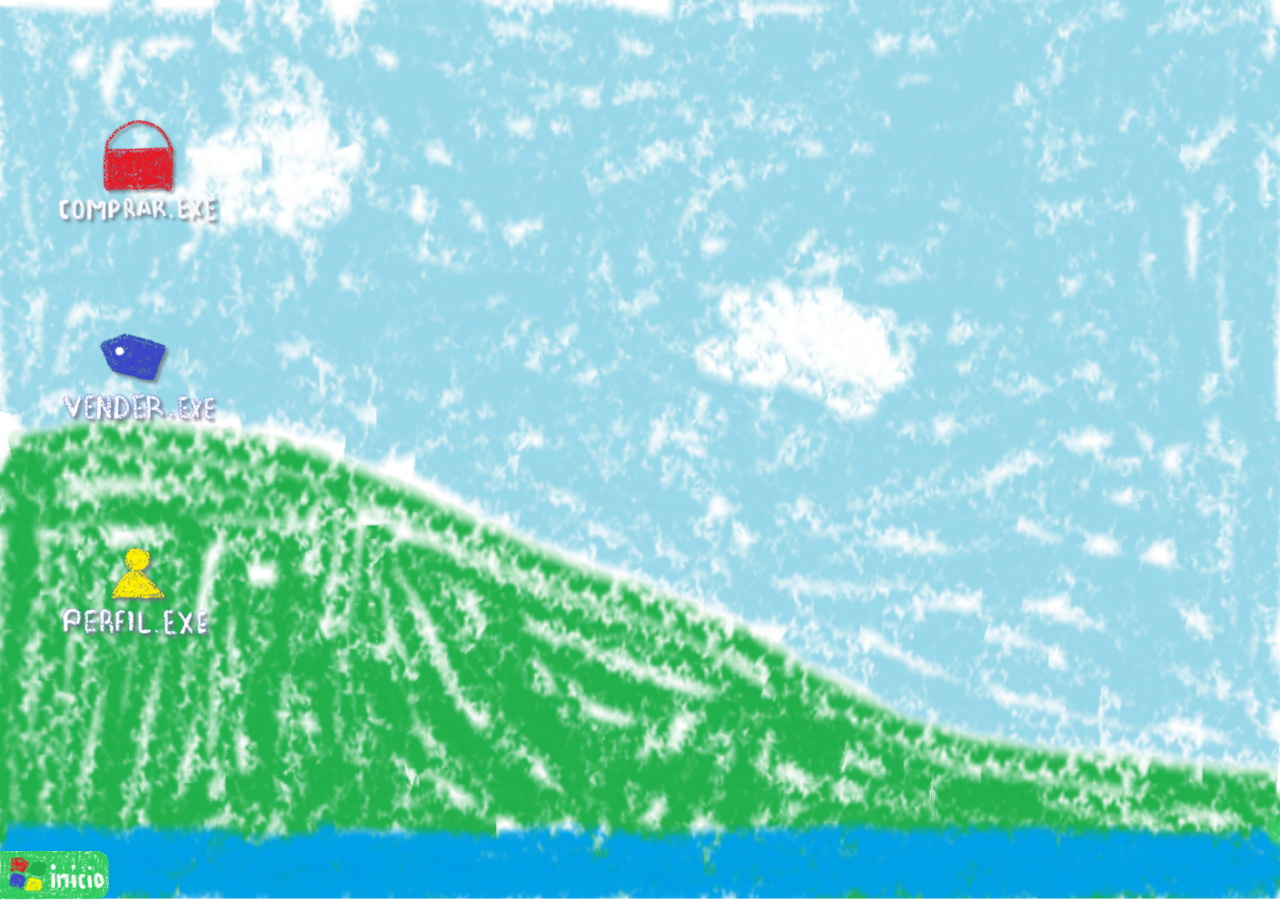
==== index.html @ 768e1842 "update" ====
<!DOCTYPE html>
<html lang="es">
    <head>
        <meta charset="UTF-8">
        <title>Unymarket</title>
        <link rel="stylesheet" href="style.css">
    </head>
    <body>
        <button class="icono" id="boton_comprar" style="left:4% ; top:12%;">
            <img src="imagenes/comprar.png" alt="comprar.exe">
        </button>
        <button class="icono" id="boton_vender" style="left:4% ; top:36%;">
            <img src="imagenes/vender.png" alt="vender.exe">
        </button>
        <button class="icono" id="boton_perfil" style="left:4% ; top:60%;">
            <img src="imagenes/perfil.png" alt="perfil.exe">
        </button>
        <button id="boton_inicio">
            <img src="imagenes/inicio.png" alt="inicio">
        </button>
    </body>
</html>
---- style.css ----
html, body
{
    margin: 0;
    height: 100%;
}

body
{
    background: url("imagenes/fondo.png") center / 100% 100% no-repeat;
    overflow: hidden;
}

.icono
{
    position: absolute;
    width: 14%;
    background: none;
    border: none;
    padding: 0;
    cursor: pointer;
}

.icono img
{
    width: 100%;
    display: block;
}

#boton_inicio
{
    position: absolute;
    left: 0;
    bottom: 0;
    width: 8.5%;
    background: none;
    border: none;
    padding: 0;
    cursor: pointer;
}

#boton_inicio img
{
    width: 100%;
    display: block;
}
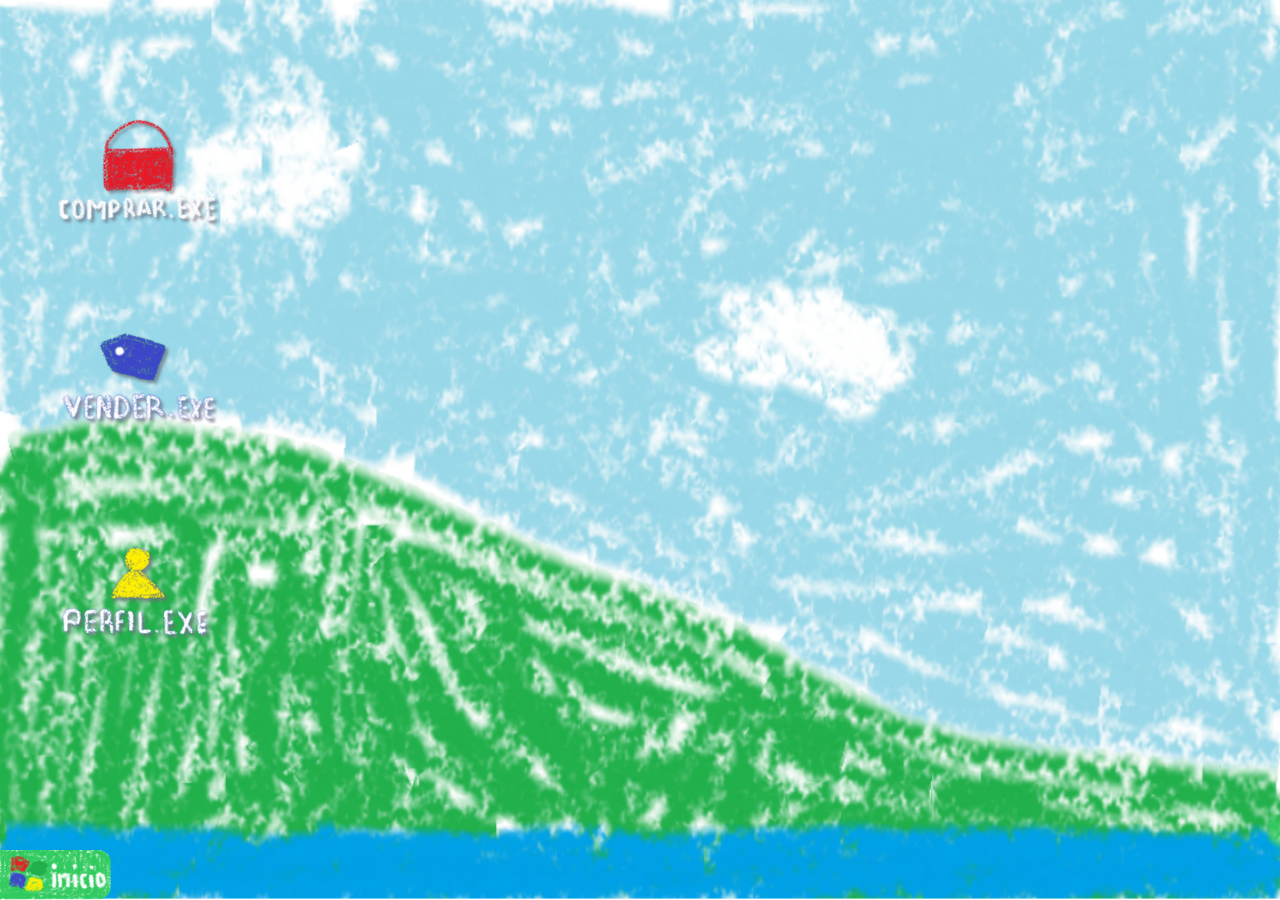
==== commit a312ebae: "first commit" ====
--- a/index.html
+++ b/index.html
@@ -18,5 +18,15 @@
         <button id="boton_inicio">
             <img src="imagenes/inicio.png" alt="inicio">
         </button>
+
+        <div id="ventana_comprar" class="oculta">
+            <img src="imagenes/ventana_comprar.png" alt="ventana_comprar.exe">
+
+            <button class="boton_ventana" id="boton_cerrar" style="left:89%">
+                <img src="imagenes/cerrar.png" alt="cerrar">
+            </button>
+        </div>
+
+        <script src="script.js"></script>
     </body>
 </html>
--- a/style.css
+++ b/style.css
@@ -31,7 +31,7 @@
     position: absolute;
     left: 0;
     bottom: 0;
-    width: 8.5%;
+    width: 8.7%;
     background: none;
     border: none;
     padding: 0;
@@ -42,4 +42,40 @@
 {
     width: 100%;
     display: block;
+}
+
+#ventana_comprar
+{
+    position: absolute;
+    left: 25%;
+    top: 14%;
+    width: 55%;
+}
+
+#ventana_comprar img
+{
+    width: 100%;
+    display: block;
+}
+
+.boton_ventana
+{
+    position: absolute;
+    top: 4.5%;
+    width: 5%;
+    background: none;
+    border: none;
+    padding: 0;
+    cursor: pointer;
+}
+
+.boton_ventana img
+{
+    width: 100%;
+    display: block;
+}
+
+.oculta
+{
+    display: none;
 }
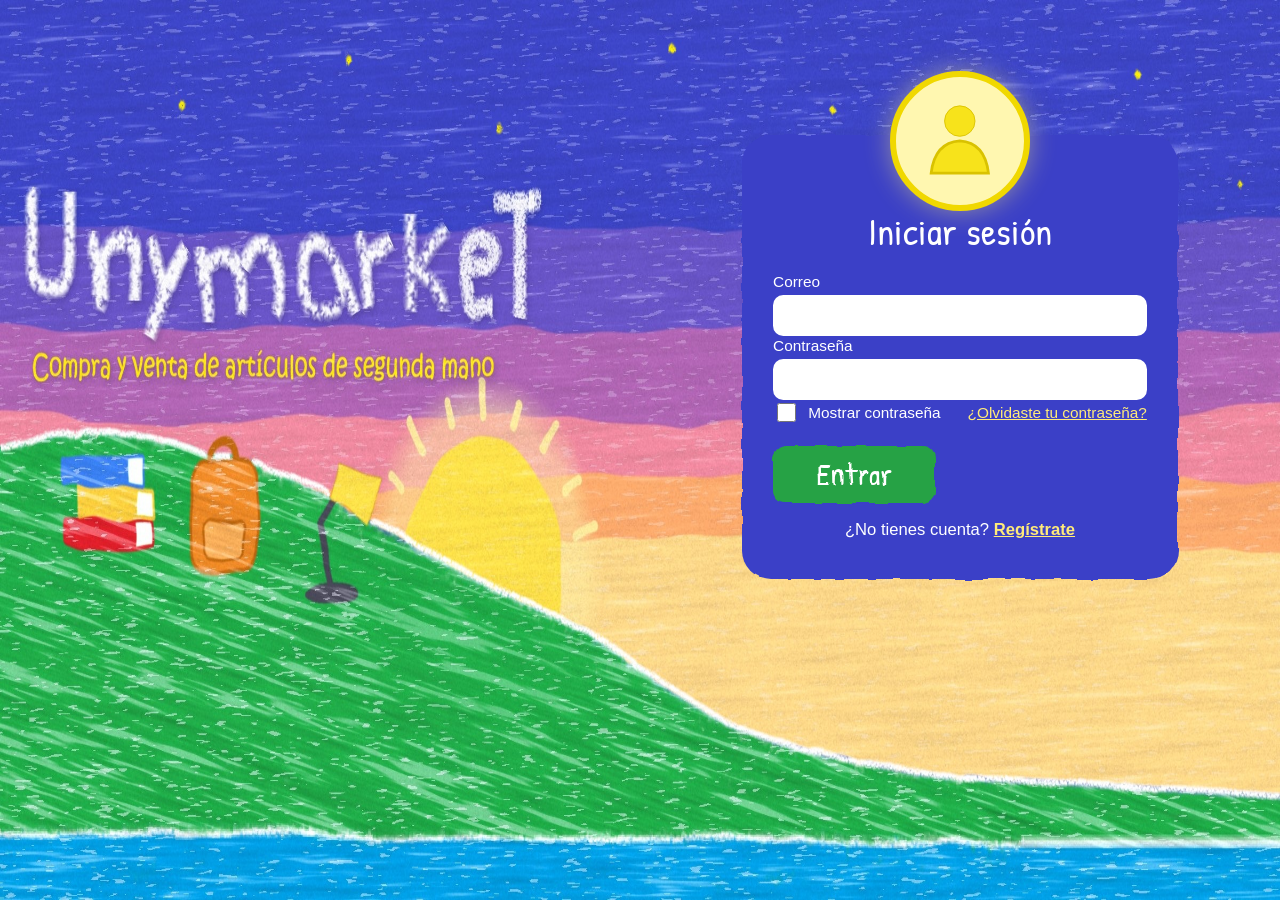
==== commit 6b6409d2: "demo/readme" ====
--- a/index.html
+++ b/index.html
@@ -3,30 +3,9 @@
     <head>
         <meta charset="UTF-8">
         <title>Unymarket</title>
-        <link rel="stylesheet" href="style.css">
+        <meta http-equiv="refresh" content="0; url=login.html">
     </head>
     <body>
-        <button class="icono" id="boton_comprar" style="left:4% ; top:12%;">
-            <img src="imagenes/comprar.png" alt="comprar.exe">
-        </button>
-        <button class="icono" id="boton_vender" style="left:4% ; top:36%;">
-            <img src="imagenes/vender.png" alt="vender.exe">
-        </button>
-        <button class="icono" id="boton_perfil" style="left:4% ; top:60%;">
-            <img src="imagenes/perfil.png" alt="perfil.exe">
-        </button>
-        <button id="boton_inicio">
-            <img src="imagenes/inicio.png" alt="inicio">
-        </button>
-
-        <div id="ventana_comprar" class="oculta">
-            <img src="imagenes/ventana_comprar.png" alt="ventana_comprar.exe">
-
-            <button class="boton_ventana" id="boton_cerrar" style="left:89%">
-                <img src="imagenes/cerrar.png" alt="cerrar">
-            </button>
-        </div>
-
-        <script src="script.js"></script>
+        <p><a href="login.html">Entrar a Unymarket</a></p>
     </body>
 </html>
